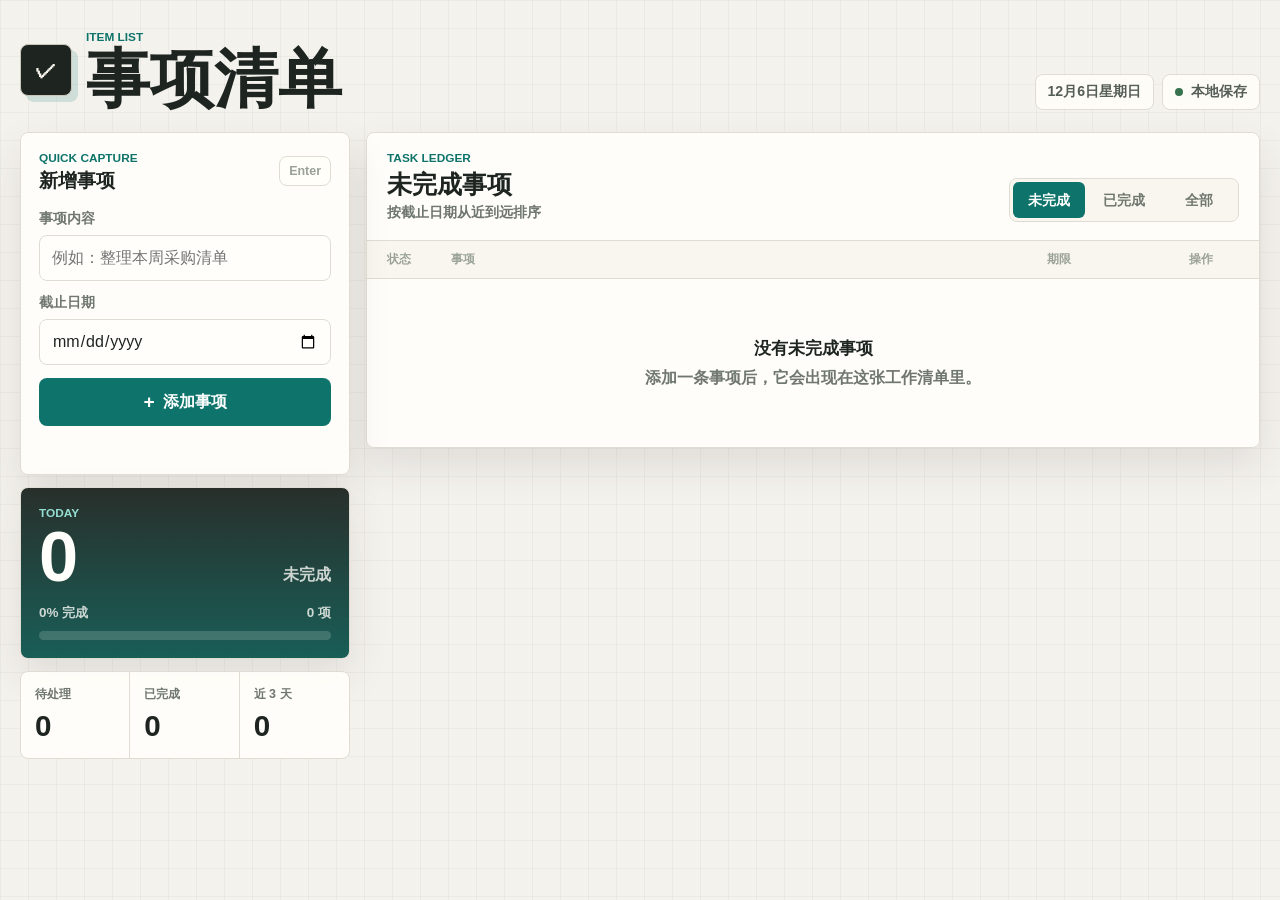
==== index.html @ 29706d17 "Initial item list app" ====
<!doctype html>
<html lang="zh-CN">
  <head>
    <meta charset="UTF-8" />
    <meta name="viewport" content="width=device-width, initial-scale=1.0" />
    <title>事项清单</title>
    <link rel="stylesheet" href="./styles.css" />
  </head>
  <body>
    <main class="app-shell">
      <header class="app-header">
        <div class="brand-lockup">
          <span class="app-mark" aria-hidden="true">✓</span>
          <div>
            <p class="eyebrow">Item List</p>
            <h1>事项清单</h1>
          </div>
        </div>
        <div class="header-meta">
          <span class="date-chip" id="todayLabel" aria-label="今天日期"></span>
          <span class="sync-chip">本地保存</span>
        </div>
      </header>

      <section class="workspace" aria-label="清单工作台">
        <aside class="side-panel">
          <section class="entry-panel" aria-labelledby="addTaskTitle">
            <div class="section-heading">
              <div>
                <p class="kicker">Quick Capture</p>
                <h2 id="addTaskTitle">新增事项</h2>
              </div>
              <span class="hint-pill">Enter</span>
            </div>

            <form id="taskForm" class="task-form">
              <div class="field">
                <label for="taskTitle">事项内容</label>
                <input
                  id="taskTitle"
                  name="taskTitle"
                  type="text"
                  maxlength="80"
                  placeholder="例如：整理本周采购清单"
                  autocomplete="off"
                  required
                />
              </div>
              <div class="field">
                <label for="dueDate">截止日期</label>
                <input id="dueDate" name="dueDate" type="date" required />
              </div>
              <button class="primary-button" type="submit">
                <span aria-hidden="true">+</span>
                <span>添加事项</span>
              </button>
            </form>
            <p id="formMessage" class="form-message" aria-live="polite"></p>
          </section>

          <section class="focus-panel" aria-label="今日概览">
            <p class="kicker">Today</p>
            <div class="focus-number-row">
              <strong id="focusOpenCount">0</strong>
              <span>未完成</span>
            </div>
            <div class="progress-copy">
              <span id="progressText">0% 完成</span>
              <span id="totalCount">0 项</span>
            </div>
            <div class="progress-track" aria-hidden="true">
              <span id="progressBar"></span>
            </div>
          </section>

          <section class="summary-grid" aria-label="事项统计">
            <article class="metric">
              <span>待处理</span>
              <strong id="openCount">0</strong>
            </article>
            <article class="metric">
              <span>已完成</span>
              <strong id="doneCount">0</strong>
            </article>
            <article class="metric">
              <span>近 3 天</span>
              <strong id="urgentCount">0</strong>
            </article>
          </section>
        </aside>

        <section class="list-section" aria-labelledby="listTitle">
          <div class="list-toolbar">
            <div>
              <p class="kicker">Task Ledger</p>
              <h2 id="listTitle">未完成事项</h2>
              <p id="listSubtitle">按截止日期从近到远排序</p>
            </div>
            <div class="segmented" role="tablist" aria-label="筛选事项">
              <button class="segment is-active" type="button" role="tab" aria-selected="true" data-filter="open">
                未完成
              </button>
              <button class="segment" type="button" role="tab" aria-selected="false" data-filter="done">
                已完成
              </button>
              <button class="segment" type="button" role="tab" aria-selected="false" data-filter="all">
                全部
              </button>
            </div>
          </div>

          <div class="list-head" aria-hidden="true">
            <span>状态</span>
            <span>事项</span>
            <span>期限</span>
            <span>操作</span>
          </div>

          <ul id="taskList" class="task-list"></ul>

          <div id="emptyState" class="empty-state" hidden>
            <strong>这里还没有事项</strong>
            <p>添加一条事项后，它会出现在这张工作清单里。</p>
          </div>
        </section>
      </section>
    </main>

    <template id="taskTemplate">
      <li class="task-item">
        <button class="status-button" type="button" data-action="toggle"></button>
        <div class="task-content">
          <span class="task-title"></span>
          <time class="date-text"></time>
        </div>
        <span class="due-badge"></span>
        <button class="delete-button" type="button" data-action="delete" title="删除事项" aria-label="删除事项">
          ×
        </button>
        <div class="note-row" hidden>
          <input class="note-input" type="text" maxlength="160" placeholder="补充说明..." autocomplete="off" />
          <button class="note-delete-button" type="button" data-action="delete-note" title="删除补充说明" aria-label="删除补充说明">
            ×
          </button>
        </div>
      </li>
    </template>

    <script src="./app.js"></script>
  </body>
</html>
---- styles.css ----
:root {
  --bg: #f4f2ed;
  --ink: #1e2521;
  --muted: #6f776f;
  --quiet: #9aa197;
  --surface: #fffefa;
  --surface-soft: #f8f6ef;
  --line: #dfddd3;
  --line-strong: #c9c6ba;
  --teal: #0e746b;
  --teal-dark: #09564f;
  --teal-soft: #dff1ed;
  --green: #36724d;
  --green-soft: #e4f1e8;
  --amber: #9a6a19;
  --amber-soft: #f8ebc7;
  --red: #b94b42;
  --red-soft: #f5dfdc;
  --shadow: 0 18px 42px rgba(46, 44, 37, 0.1);
  color-scheme: light;
  font-family:
    "Aptos", "Segoe UI", "Microsoft YaHei", "PingFang SC", sans-serif;
}

* {
  box-sizing: border-box;
}

html {
  min-height: 100%;
}

body {
  min-height: 100vh;
  margin: 0;
  background:
    linear-gradient(90deg, rgba(30, 37, 33, 0.035) 1px, transparent 1px),
    linear-gradient(rgba(30, 37, 33, 0.035) 1px, transparent 1px),
    var(--bg);
  background-size: 28px 28px;
  color: var(--ink);
}

button,
input {
  font: inherit;
}

button {
  cursor: pointer;
}

button:focus-visible,
input:focus-visible {
  outline: 3px solid rgba(14, 116, 107, 0.22);
  outline-offset: 2px;
}

h1,
h2,
p {
  margin-top: 0;
}

.app-shell {
  width: min(1240px, calc(100% - 40px));
  margin: 0 auto;
  padding: 30px 0 42px;
}

.app-header {
  display: flex;
  align-items: end;
  justify-content: space-between;
  gap: 24px;
  margin-bottom: 22px;
}

.brand-lockup {
  display: flex;
  align-items: center;
  gap: 14px;
  min-width: 0;
}

.app-mark {
  width: 52px;
  height: 52px;
  display: inline-flex;
  align-items: center;
  justify-content: center;
  flex: 0 0 auto;
  border: 1px solid var(--line-strong);
  border-radius: 8px;
  background: #1e2521;
  color: #f8f6ef;
  font-size: 1.35rem;
  font-weight: 900;
  box-shadow: 6px 6px 0 rgba(14, 116, 107, 0.16);
}

.eyebrow,
.kicker {
  margin-bottom: 5px;
  color: var(--teal);
  font-size: 0.74rem;
  font-weight: 900;
  letter-spacing: 0;
  text-transform: uppercase;
}

h1 {
  margin-bottom: 0;
  font-size: clamp(2.1rem, 5vw, 4.4rem);
  line-height: 0.95;
  letter-spacing: 0;
}

h2 {
  margin-bottom: 0;
  font-size: 1.18rem;
  line-height: 1.18;
  letter-spacing: 0;
}

.header-meta {
  display: flex;
  flex-wrap: wrap;
  justify-content: flex-end;
  gap: 8px;
}

.date-chip,
.sync-chip,
.hint-pill {
  min-height: 36px;
  display: inline-flex;
  align-items: center;
  border: 1px solid var(--line);
  border-radius: 8px;
  background: rgba(255, 254, 250, 0.86);
  color: #555e56;
  font-size: 0.88rem;
  font-weight: 800;
  white-space: nowrap;
}

.date-chip,
.sync-chip {
  padding: 0 12px;
}

.sync-chip::before {
  width: 8px;
  height: 8px;
  margin-right: 8px;
  border-radius: 99px;
  background: var(--green);
  content: "";
}

.workspace {
  display: grid;
  grid-template-columns: 330px minmax(0, 1fr);
  gap: 16px;
  align-items: start;
}

.side-panel {
  display: grid;
  gap: 12px;
  position: sticky;
  top: 18px;
}

.entry-panel,
.focus-panel,
.summary-grid,
.list-section {
  border: 1px solid var(--line);
  border-radius: 8px;
  background: rgba(255, 254, 250, 0.94);
  box-shadow: var(--shadow);
}

.entry-panel {
  padding: 18px;
}

.section-heading,
.list-toolbar,
.progress-copy,
.focus-number-row {
  display: flex;
  align-items: center;
  justify-content: space-between;
  gap: 16px;
}

.hint-pill {
  min-height: 30px;
  padding: 0 9px;
  color: var(--quiet);
  font-size: 0.78rem;
}

.task-form {
  display: grid;
  gap: 13px;
  margin-top: 18px;
}

.field {
  display: grid;
  gap: 7px;
}

label {
  color: var(--muted);
  font-size: 0.86rem;
  font-weight: 800;
}

input {
  width: 100%;
  min-height: 46px;
  border: 1px solid var(--line);
  border-radius: 8px;
  background: var(--surface);
  color: var(--ink);
  padding: 0 12px;
  outline: none;
  transition:
    border-color 0.18s ease,
    box-shadow 0.18s ease,
    background 0.18s ease;
}

input:hover {
  background: var(--surface-soft);
}

input:focus {
  border-color: var(--teal);
  box-shadow: 0 0 0 4px rgba(14, 116, 107, 0.12);
}

.primary-button {
  min-height: 48px;
  display: inline-flex;
  align-items: center;
  justify-content: center;
  gap: 8px;
  border: 0;
  border-radius: 8px;
  background: var(--teal);
  color: #ffffff;
  font-weight: 900;
  transition:
    transform 0.18s ease,
    background 0.18s ease;
}

.primary-button:hover {
  background: var(--teal-dark);
  transform: translateY(-1px);
}

.primary-button span:first-child {
  font-size: 1.2rem;
  line-height: 1;
}

.form-message {
  min-height: 20px;
  margin: 10px 0 0;
  color: var(--teal);
  font-size: 0.88rem;
  font-weight: 800;
}

.form-message.is-error {
  color: var(--red);
}

.focus-panel {
  padding: 18px;
  background:
    linear-gradient(180deg, rgba(30, 37, 33, 0.95), rgba(13, 86, 79, 0.95));
  color: #fffefa;
}

.focus-panel .kicker {
  color: #95ded2;
}

.focus-number-row {
  align-items: end;
  margin: 8px 0 18px;
}

.focus-number-row strong {
  font-size: 4.4rem;
  line-height: 0.82;
}

.focus-number-row span,
.progress-copy {
  color: rgba(255, 254, 250, 0.78);
  font-weight: 800;
}

.progress-copy {
  margin-bottom: 9px;
  font-size: 0.84rem;
}

.progress-track {
  height: 9px;
  border-radius: 99px;
  background: rgba(255, 254, 250, 0.17);
  overflow: hidden;
}

.progress-track span {
  display: block;
  width: 0%;
  height: 100%;
  border-radius: inherit;
  background: linear-gradient(90deg, #95ded2, #f0c85b);
  transition: width 0.24s ease;
}

.summary-grid {
  display: grid;
  grid-template-columns: repeat(3, minmax(0, 1fr));
  overflow: hidden;
  box-shadow: none;
}

.metric {
  display: grid;
  gap: 5px;
  min-height: 86px;
  padding: 14px;
  border-right: 1px solid var(--line);
}

.metric:last-child {
  border-right: 0;
}

.metric span {
  color: var(--muted);
  font-size: 0.78rem;
  font-weight: 900;
}

.metric strong {
  font-size: 1.85rem;
  line-height: 1;
}

.list-section {
  overflow: hidden;
}

.list-toolbar {
  align-items: end;
  padding: 18px 20px;
  border-bottom: 1px solid var(--line);
}

.list-toolbar h2 {
  margin-bottom: 4px;
  font-size: 1.55rem;
}

.list-toolbar p:last-child {
  margin-bottom: 0;
  color: var(--muted);
  font-size: 0.9rem;
  font-weight: 700;
}

.segmented {
  display: inline-grid;
  grid-template-columns: repeat(3, minmax(72px, 1fr));
  gap: 3px;
  padding: 3px;
  border: 1px solid var(--line);
  border-radius: 8px;
  background: var(--surface-soft);
}

.segment {
  min-height: 36px;
  border: 0;
  border-radius: 6px;
  background: transparent;
  color: var(--muted);
  font-size: 0.88rem;
  font-weight: 900;
}

.segment:hover {
  color: var(--teal-dark);
}

.segment.is-active {
  background: var(--teal);
  color: #ffffff;
}

.list-head,
.task-item {
  display: grid;
  grid-template-columns: 64px minmax(0, 1fr) 142px 50px;
  align-items: center;
}

.list-head {
  min-height: 38px;
  padding: 0 20px;
  border-bottom: 1px solid var(--line);
  background: #f8f6ef;
  color: var(--quiet);
  font-size: 0.74rem;
  font-weight: 900;
  text-transform: uppercase;
}

.task-list {
  display: grid;
  margin: 0;
  padding: 0;
  list-style: none;
}

.task-item {
  min-height: 76px;
  padding: 12px 20px;
  border-bottom: 1px solid var(--line);
  background: rgba(255, 254, 250, 0.72);
  position: relative;
  transition:
    background 0.18s ease,
    box-shadow 0.18s ease;
}

.task-item:hover {
  background: #fffefa;
  box-shadow: inset 4px 0 0 rgba(14, 116, 107, 0.22);
}

.task-item.is-due-soon {
  background: linear-gradient(90deg, rgba(248, 235, 199, 0.56), rgba(255, 254, 250, 0.86) 72%);
}

.task-item.is-due-soon:hover {
  background: linear-gradient(90deg, rgba(248, 235, 199, 0.72), #fffefa 72%);
  box-shadow: inset 4px 0 0 rgba(154, 106, 25, 0.34);
}

.task-item.is-due-tomorrow {
  background: linear-gradient(90deg, rgba(248, 217, 213, 0.5), rgba(255, 254, 250, 0.88) 70%);
}

.task-item.is-due-tomorrow:hover {
  background: linear-gradient(90deg, rgba(248, 217, 213, 0.66), #fffefa 70%);
  box-shadow: inset 4px 0 0 rgba(185, 75, 66, 0.3);
}

.task-item.is-due-today {
  background: linear-gradient(90deg, rgba(248, 217, 213, 0.74), rgba(255, 254, 250, 0.9) 68%);
}

.task-item.is-due-today:hover {
  background: linear-gradient(90deg, rgba(248, 217, 213, 0.9), #fffefa 68%);
  box-shadow: inset 4px 0 0 rgba(185, 75, 66, 0.48);
}

.task-item.is-overdue {
  background: linear-gradient(90deg, rgba(185, 75, 66, 0.18), rgba(255, 254, 250, 0.9) 66%);
}

.task-item.is-overdue:hover {
  background: linear-gradient(90deg, rgba(185, 75, 66, 0.26), #fffefa 66%);
  box-shadow: inset 4px 0 0 rgba(185, 75, 66, 0.7);
}

.task-item:last-child {
  border-bottom: 0;
}

.task-item.is-completed .task-title {
  color: var(--muted);
  text-decoration: line-through;
}

.status-button,
.delete-button {
  width: 34px;
  height: 34px;
  display: inline-flex;
  align-items: center;
  justify-content: center;
  border-radius: 8px;
  font-weight: 900;
}

.status-button {
  border: 2px solid var(--teal);
  background: var(--surface);
  color: var(--teal);
}

.status-button:hover {
  background: var(--teal-soft);
}

.task-item.is-completed .status-button {
  border-color: var(--green);
  background: var(--green-soft);
  color: var(--green);
}

.task-content {
  display: grid;
  gap: 7px;
  min-width: 0;
  padding-right: 18px;
}

.task-title {
  overflow-wrap: anywhere;
  font-size: 1rem;
  font-weight: 900;
}

.date-text {
  color: var(--muted);
  font-size: 0.84rem;
  font-weight: 700;
}

.due-badge {
  min-height: 28px;
  display: inline-flex;
  align-items: center;
  justify-content: center;
  justify-self: start;
  padding: 0 10px;
  border-radius: 999px;
  font-size: 0.8rem;
  font-weight: 900;
  white-space: nowrap;
}

.due-badge.is-normal {
  background: var(--teal-soft);
  color: var(--teal-dark);
}

.due-badge.is-soon {
  background: var(--amber-soft);
  color: var(--amber);
}

.due-badge.is-today {
  background: #f8d9d5;
  color: #9f2f2a;
  box-shadow: inset 0 0 0 1px rgba(185, 75, 66, 0.14);
}

.due-badge.is-overdue {
  background: #b94b42;
  color: #ffffff;
  box-shadow: inset 0 0 0 1px rgba(95, 25, 22, 0.18);
}

.due-badge.is-done {
  background: var(--green-soft);
  color: var(--green);
}

.delete-button {
  border: 1px solid transparent;
  background: transparent;
  color: var(--quiet);
  font-size: 1.35rem;
  transition:
    background 0.18s ease,
    border-color 0.18s ease,
    color 0.18s ease;
}

.delete-button:hover {
  border-color: var(--red-soft);
  background: var(--red-soft);
  color: var(--red);
}

.note-row {
  grid-column: 2 / 5;
  display: grid;
  grid-template-columns: minmax(0, 1fr) 34px;
  gap: 8px;
  margin-top: 10px;
  padding-right: 2px;
}

.note-row[hidden] {
  display: none;
}

.note-input {
  min-height: 34px;
  border-color: var(--line);
  background: #ffffff;
  color: var(--muted);
  font-size: 0.84rem;
  font-weight: 700;
}

.note-input::placeholder {
  color: #a7aca5;
}

.note-delete-button {
  width: 34px;
  height: 34px;
  display: inline-flex;
  align-items: center;
  justify-content: center;
  border: 1px solid var(--line);
  border-radius: 8px;
  background: #ffffff;
  color: var(--quiet);
  font-size: 1.12rem;
  font-weight: 900;
}

.note-delete-button:hover {
  border-color: var(--red-soft);
  background: var(--red-soft);
  color: var(--red);
}

.empty-state {
  padding: 58px 22px;
  text-align: center;
  background: rgba(255, 254, 250, 0.7);
}

.empty-state strong {
  display: block;
  margin-bottom: 8px;
  font-size: 1.05rem;
}

.empty-state p {
  margin-bottom: 0;
  color: var(--muted);
  font-weight: 700;
}

@media (max-width: 940px) {
  .workspace {
    grid-template-columns: 1fr;
  }

  .side-panel {
    position: static;
    grid-template-columns: minmax(0, 1.2fr) minmax(250px, 0.8fr);
  }

  .summary-grid {
    grid-column: 1 / -1;
  }
}

@media (max-width: 720px) {
  .app-shell {
    width: min(100% - 24px, 1240px);
    padding: 24px 0 34px;
  }

  .app-header,
  .list-toolbar {
    align-items: stretch;
    flex-direction: column;
  }

  .header-meta {
    justify-content: flex-start;
  }

  .side-panel,
  .summary-grid {
    grid-template-columns: 1fr;
  }

  .metric {
    border-right: 0;
    border-bottom: 1px solid var(--line);
  }

  .metric:last-child {
    border-bottom: 0;
  }

  .segmented {
    width: 100%;
  }

  .list-head {
    display: none;
  }

  .task-item {
    grid-template-columns: 44px minmax(0, 1fr) 42px;
    gap: 8px;
  }

  .due-badge {
    grid-column: 2;
    justify-self: start;
    margin-top: 7px;
  }

  .note-row {
    grid-column: 2 / 4;
  }

  .delete-button {
    grid-column: 3;
    grid-row: 1;
  }
}

@media (max-width: 480px) {
  .brand-lockup {
    align-items: flex-start;
  }

  .app-mark {
    width: 44px;
    height: 44px;
  }

  .entry-panel,
  .focus-panel,
  .list-toolbar,
  .task-item {
    padding-left: 14px;
    padding-right: 14px;
  }

  .segmented {
    grid-template-columns: 1fr;
  }
}
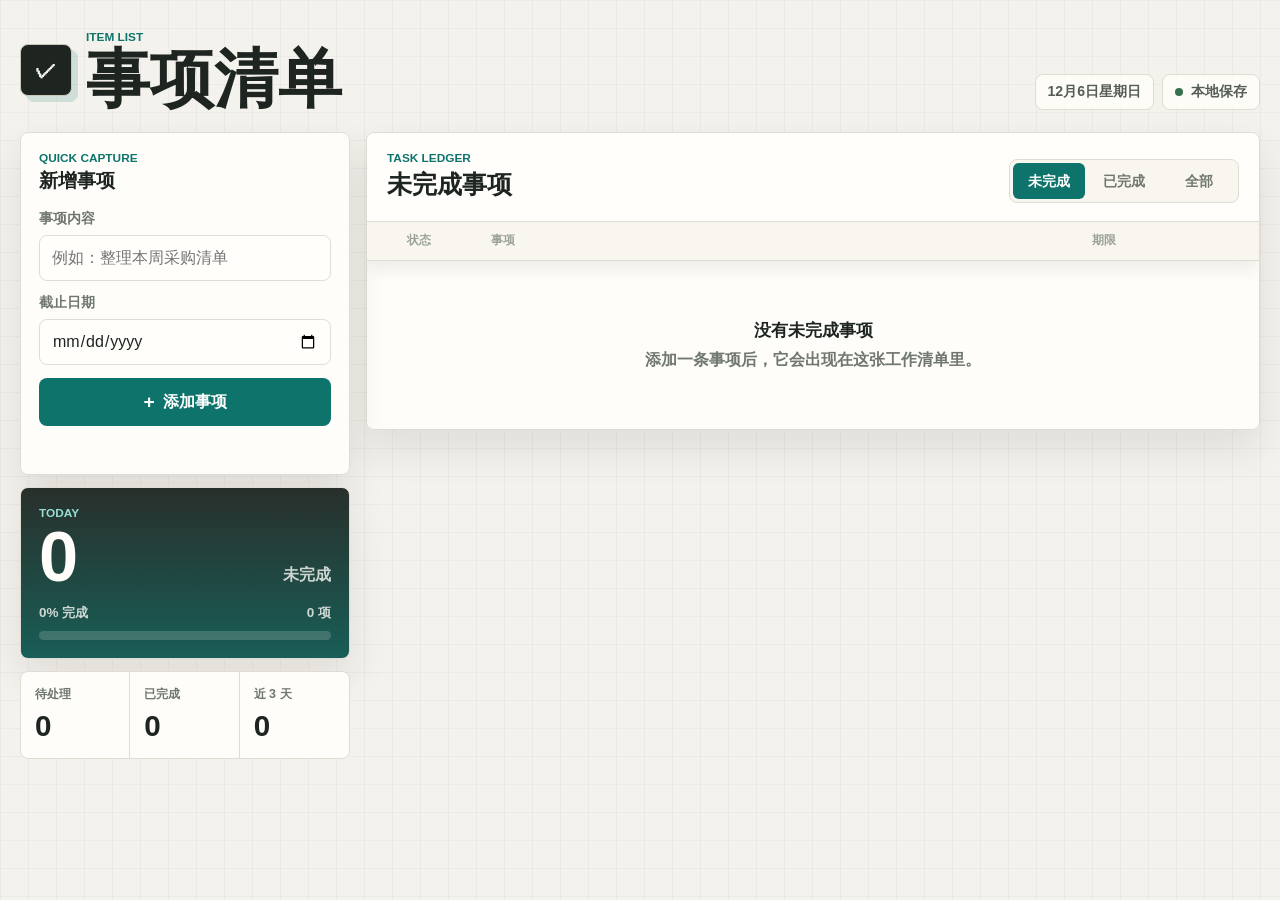
==== commit 9add26a3: "Update task list interface" ====
--- a/index.html
+++ b/index.html
@@ -30,7 +30,6 @@
                 <p class="kicker">Quick Capture</p>
                 <h2 id="addTaskTitle">新增事项</h2>
               </div>
-              <span class="hint-pill">Enter</span>
             </div>
 
             <form id="taskForm" class="task-form">
@@ -90,30 +89,30 @@
         </aside>
 
         <section class="list-section" aria-labelledby="listTitle">
-          <div class="list-toolbar">
-            <div>
-              <p class="kicker">Task Ledger</p>
-              <h2 id="listTitle">未完成事项</h2>
-              <p id="listSubtitle">按截止日期从近到远排序</p>
+          <div class="list-sticky-header">
+            <div class="list-toolbar">
+              <div>
+                <p class="kicker">Task Ledger</p>
+                <h2 id="listTitle">未完成事项</h2>
+              </div>
+              <div class="segmented" role="tablist" aria-label="筛选事项">
+                <button class="segment is-active" type="button" role="tab" aria-selected="true" data-filter="open">
+                  未完成
+                </button>
+                <button class="segment" type="button" role="tab" aria-selected="false" data-filter="done">
+                  已完成
+                </button>
+                <button class="segment" type="button" role="tab" aria-selected="false" data-filter="all">
+                  全部
+                </button>
+              </div>
             </div>
-            <div class="segmented" role="tablist" aria-label="筛选事项">
-              <button class="segment is-active" type="button" role="tab" aria-selected="true" data-filter="open">
-                未完成
-              </button>
-              <button class="segment" type="button" role="tab" aria-selected="false" data-filter="done">
-                已完成
-              </button>
-              <button class="segment" type="button" role="tab" aria-selected="false" data-filter="all">
-                全部
-              </button>
+
+            <div class="list-head" aria-hidden="true">
+              <span>状态</span>
+              <span>事项</span>
+              <span>期限</span>
             </div>
-          </div>
-
-          <div class="list-head" aria-hidden="true">
-            <span>状态</span>
-            <span>事项</span>
-            <span>期限</span>
-            <span>操作</span>
           </div>
 
           <ul id="taskList" class="task-list"></ul>
@@ -134,14 +133,9 @@
           <time class="date-text"></time>
         </div>
         <span class="due-badge"></span>
-        <button class="delete-button" type="button" data-action="delete" title="删除事项" aria-label="删除事项">
-          ×
-        </button>
+        <button class="delete-button" type="button" data-action="delete" title="删除事项" aria-label="删除事项">删除</button>
         <div class="note-row" hidden>
           <input class="note-input" type="text" maxlength="160" placeholder="补充说明..." autocomplete="off" />
-          <button class="note-delete-button" type="button" data-action="delete-note" title="删除补充说明" aria-label="删除补充说明">
-            ×
-          </button>
         </div>
       </li>
     </template>
--- a/styles.css
+++ b/styles.css
@@ -131,8 +131,7 @@
 }
 
 .date-chip,
-.sync-chip,
-.hint-pill {
+.sync-chip {
   min-height: 36px;
   display: inline-flex;
   align-items: center;
@@ -164,6 +163,7 @@
   grid-template-columns: 330px minmax(0, 1fr);
   gap: 16px;
   align-items: start;
+  min-height: 0;
 }
 
 .side-panel {
@@ -195,13 +195,6 @@
   align-items: center;
   justify-content: space-between;
   gap: 16px;
-}
-
-.hint-pill {
-  min-height: 30px;
-  padding: 0 9px;
-  color: var(--quiet);
-  font-size: 0.78rem;
 }
 
 .task-form {
@@ -362,25 +355,53 @@
 }
 
 .list-section {
+  max-height: calc(100vh - 30px);
+  overflow: auto;
+  scrollbar-color: rgba(30, 37, 33, 0.24) transparent;
+  scrollbar-width: thin;
+}
+
+.list-section::-webkit-scrollbar {
+  width: 8px;
+}
+
+.list-section::-webkit-scrollbar-track {
+  background: transparent;
+}
+
+.list-section::-webkit-scrollbar-thumb {
+  border: 2px solid transparent;
+  border-radius: 999px;
+  background: rgba(30, 37, 33, 0.24);
+  background-clip: content-box;
+}
+
+.list-section::-webkit-scrollbar-thumb:hover {
+  background: rgba(30, 37, 33, 0.34);
+  background-clip: content-box;
+}
+
+.list-sticky-header {
+  position: sticky;
+  top: 0;
+  z-index: 20;
   overflow: hidden;
+  border-bottom: 1px solid var(--line);
+  border-radius: 8px 8px 0 0;
+  background: var(--surface);
+  box-shadow: 0 8px 18px rgba(46, 44, 37, 0.08);
 }
 
 .list-toolbar {
   align-items: end;
   padding: 18px 20px;
   border-bottom: 1px solid var(--line);
+  background: var(--surface);
 }
 
 .list-toolbar h2 {
   margin-bottom: 4px;
   font-size: 1.55rem;
-}
-
-.list-toolbar p:last-child {
-  margin-bottom: 0;
-  color: var(--muted);
-  font-size: 0.9rem;
-  font-weight: 700;
 }
 
 .segmented {
@@ -415,19 +436,27 @@
 .list-head,
 .task-item {
   display: grid;
-  grid-template-columns: 64px minmax(0, 1fr) 142px 50px;
+  grid-template-columns: 64px minmax(0, 1fr) 142px 64px;
   align-items: center;
 }
 
 .list-head {
   min-height: 38px;
   padding: 0 20px;
-  border-bottom: 1px solid var(--line);
   background: #f8f6ef;
   color: var(--quiet);
   font-size: 0.74rem;
   font-weight: 900;
   text-transform: uppercase;
+}
+
+.list-head span {
+  text-align: center;
+}
+
+.list-head span:nth-child(2) {
+  padding-left: 40px;
+  text-align: left;
 }
 
 .task-list {
@@ -498,21 +527,23 @@
   text-decoration: line-through;
 }
 
-.status-button,
-.delete-button {
-  width: 34px;
-  height: 34px;
+.status-button {
+  width: 32px;
+  height: 32px;
   display: inline-flex;
   align-items: center;
   justify-content: center;
-  border-radius: 8px;
+  justify-self: center;
+  border-radius: 6px;
   font-weight: 900;
 }
 
 .status-button {
-  border: 2px solid var(--teal);
+  border: 1px solid var(--teal);
   background: var(--surface);
   color: var(--teal);
+  font-size: 0.9rem;
+  box-shadow: inset 0 0 0 1px rgba(14, 116, 107, 0.18);
 }
 
 .status-button:hover {
@@ -521,8 +552,9 @@
 
 .task-item.is-completed .status-button {
   border-color: var(--green);
-  background: var(--green-soft);
-  color: var(--green);
+  background: var(--green);
+  color: #ffffff;
+  box-shadow: none;
 }
 
 .task-content {
@@ -549,7 +581,7 @@
   display: inline-flex;
   align-items: center;
   justify-content: center;
-  justify-self: start;
+  justify-self: center;
   padding: 0 10px;
   border-radius: 999px;
   font-size: 0.8rem;
@@ -585,14 +617,31 @@
 }
 
 .delete-button {
+  width: 48px;
+  height: 34px;
+  display: inline-flex;
+  align-items: center;
+  justify-content: center;
   border: 1px solid transparent;
+  border-radius: 8px;
   background: transparent;
   color: var(--quiet);
-  font-size: 1.35rem;
+  font-size: 0.8rem;
+  font-weight: 900;
+  opacity: 0;
+  pointer-events: none;
   transition:
     background 0.18s ease,
     border-color 0.18s ease,
-    color 0.18s ease;
+    color 0.18s ease,
+    opacity 0.18s ease;
+}
+
+.task-item:hover .delete-button,
+.task-item:focus-within .delete-button,
+.task-item:has(.note-row:not([hidden])) .delete-button {
+  opacity: 1;
+  pointer-events: auto;
 }
 
 .delete-button:hover {
@@ -603,11 +652,7 @@
 
 .note-row {
   grid-column: 2 / 5;
-  display: grid;
-  grid-template-columns: minmax(0, 1fr) 34px;
-  gap: 8px;
   margin-top: 10px;
-  padding-right: 2px;
 }
 
 .note-row[hidden] {
@@ -627,26 +672,6 @@
   color: #a7aca5;
 }
 
-.note-delete-button {
-  width: 34px;
-  height: 34px;
-  display: inline-flex;
-  align-items: center;
-  justify-content: center;
-  border: 1px solid var(--line);
-  border-radius: 8px;
-  background: #ffffff;
-  color: var(--quiet);
-  font-size: 1.12rem;
-  font-weight: 900;
-}
-
-.note-delete-button:hover {
-  border-color: var(--red-soft);
-  background: var(--red-soft);
-  color: var(--red);
-}
-
 .empty-state {
   padding: 58px 22px;
   text-align: center;
@@ -719,13 +744,13 @@
   }
 
   .task-item {
-    grid-template-columns: 44px minmax(0, 1fr) 42px;
+    grid-template-columns: 44px minmax(0, 1fr) 54px;
     gap: 8px;
   }
 
   .due-badge {
     grid-column: 2;
-    justify-self: start;
+    justify-self: center;
     margin-top: 7px;
   }
 
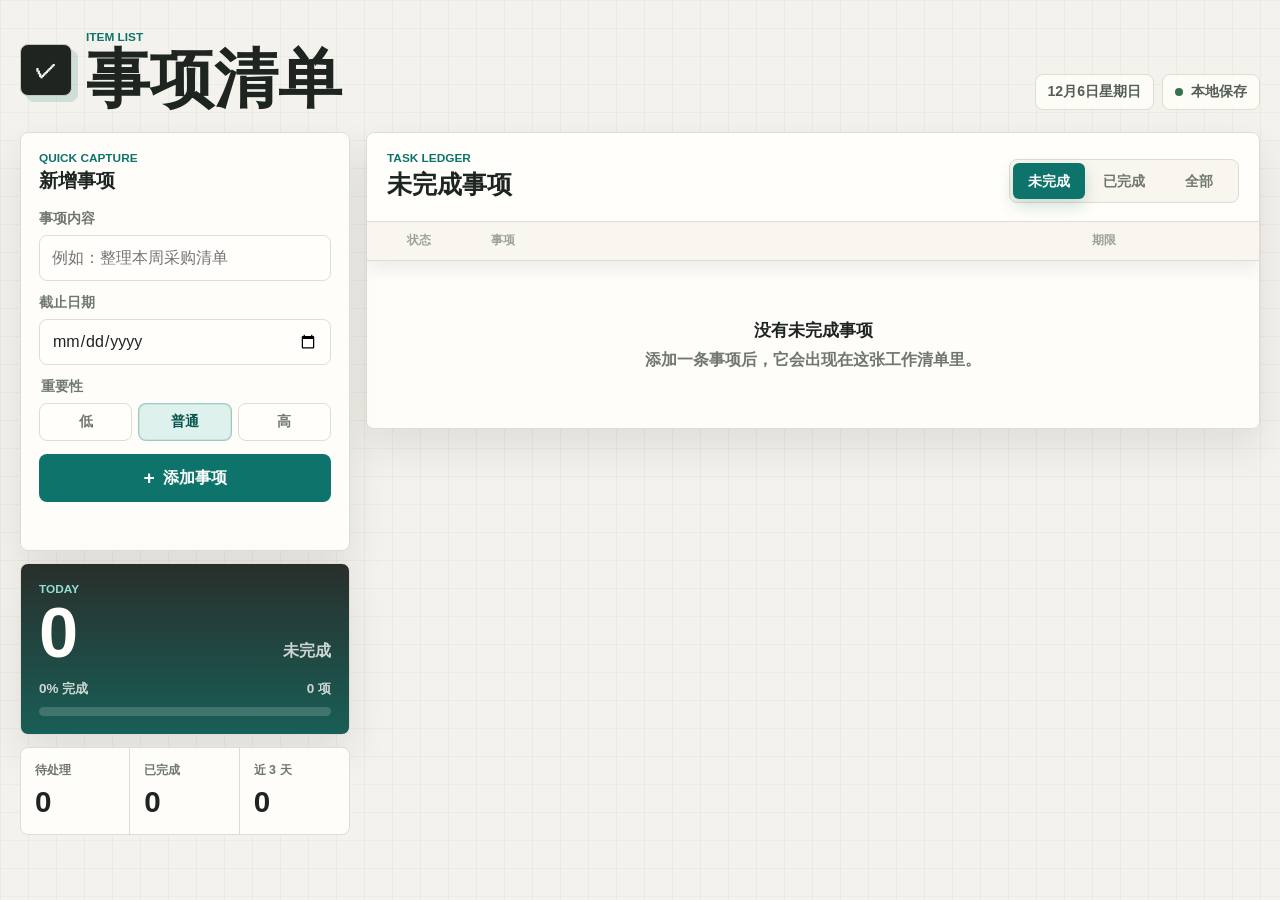
==== commit e6e4f5d1: "Add task priority controls" ====
--- a/index.html
+++ b/index.html
@@ -4,7 +4,7 @@
     <meta charset="UTF-8" />
     <meta name="viewport" content="width=device-width, initial-scale=1.0" />
     <title>事项清单</title>
-    <link rel="stylesheet" href="./styles.css" />
+    <link rel="stylesheet" href="./styles.css?v=note-motion" />
   </head>
   <body>
     <main class="app-shell">
@@ -49,6 +49,23 @@
                 <label for="dueDate">截止日期</label>
                 <input id="dueDate" name="dueDate" type="date" required />
               </div>
+              <fieldset class="field priority-field">
+                <legend>重要性</legend>
+                <div class="priority-options" aria-label="选择事项重要性">
+                  <label class="priority-option">
+                    <input type="radio" name="priority" value="low" />
+                    <span>低</span>
+                  </label>
+                  <label class="priority-option">
+                    <input type="radio" name="priority" value="normal" checked />
+                    <span>普通</span>
+                  </label>
+                  <label class="priority-option">
+                    <input type="radio" name="priority" value="high" />
+                    <span>高</span>
+                  </label>
+                </div>
+              </fieldset>
               <button class="primary-button" type="submit">
                 <span aria-hidden="true">+</span>
                 <span>添加事项</span>
@@ -129,7 +146,10 @@
       <li class="task-item">
         <button class="status-button" type="button" data-action="toggle"></button>
         <div class="task-content">
-          <span class="task-title"></span>
+          <span class="task-title-line">
+            <span class="task-title"></span>
+            <span class="priority-pill"></span>
+          </span>
           <time class="date-text"></time>
         </div>
         <span class="due-badge"></span>
@@ -140,6 +160,6 @@
       </li>
     </template>
 
-    <script src="./app.js"></script>
+    <script src="./app.js?v=note-motion"></script>
   </body>
 </html>
--- a/styles.css
+++ b/styles.css
@@ -17,6 +17,11 @@
   --red: #b94b42;
   --red-soft: #f5dfdc;
   --shadow: 0 18px 42px rgba(46, 44, 37, 0.1);
+  --motion-fast: 0.16s;
+  --motion-base: 0.24s;
+  --ease-out: cubic-bezier(0.2, 0.8, 0.2, 1);
+  --ease-pop: cubic-bezier(0.18, 1.35, 0.32, 1);
+  --task-row-height: 76px;
   color-scheme: light;
   font-family:
     "Aptos", "Segoe UI", "Microsoft YaHei", "PingFang SC", sans-serif;
@@ -214,6 +219,20 @@
   font-weight: 800;
 }
 
+fieldset {
+  min-width: 0;
+  margin: 0;
+  padding: 0;
+  border: 0;
+}
+
+legend {
+  margin-bottom: 7px;
+  color: var(--muted);
+  font-size: 0.86rem;
+  font-weight: 800;
+}
+
 input {
   width: 100%;
   min-height: 46px;
@@ -236,6 +255,66 @@
 input:focus {
   border-color: var(--teal);
   box-shadow: 0 0 0 4px rgba(14, 116, 107, 0.12);
+}
+
+.priority-options {
+  display: grid;
+  grid-template-columns: repeat(3, minmax(0, 1fr));
+  gap: 6px;
+}
+
+.priority-option {
+  min-width: 0;
+  color: var(--muted);
+}
+
+.priority-option input {
+  position: absolute;
+  width: 1px;
+  height: 1px;
+  margin: -1px;
+  padding: 0;
+  border: 0;
+  opacity: 0;
+  pointer-events: none;
+}
+
+.priority-option span {
+  min-height: 38px;
+  display: inline-flex;
+  align-items: center;
+  justify-content: center;
+  width: 100%;
+  border: 1px solid var(--line);
+  border-radius: 8px;
+  background: var(--surface);
+  color: var(--muted);
+  font-size: 0.86rem;
+  font-weight: 900;
+  transition:
+    border-color 0.18s ease,
+    background 0.18s ease,
+    color 0.18s ease,
+    transform 0.18s var(--ease-out);
+}
+
+.priority-option:hover span {
+  border-color: var(--line-strong);
+  background: var(--surface-soft);
+  color: var(--ink);
+  transform: translateY(-1px);
+}
+
+.priority-option input:focus-visible + span {
+  outline: 3px solid rgba(14, 116, 107, 0.22);
+  outline-offset: 2px;
+}
+
+.priority-option input:checked + span {
+  border-color: rgba(14, 116, 107, 0.32);
+  background: var(--teal-soft);
+  color: var(--teal-dark);
+  box-shadow: inset 0 0 0 1px rgba(14, 116, 107, 0.1);
 }
 
 .primary-button {
@@ -355,28 +434,27 @@
 }
 
 .list-section {
-  max-height: calc(100vh - 30px);
-  overflow: auto;
-  scrollbar-color: rgba(30, 37, 33, 0.24) transparent;
-  scrollbar-width: thin;
-}
-
-.list-section::-webkit-scrollbar {
+  overflow-x: hidden;
+  overflow-y: hidden;
+  transition: height var(--motion-base) var(--ease-out);
+}
+
+.task-list::-webkit-scrollbar {
   width: 8px;
 }
 
-.list-section::-webkit-scrollbar-track {
+.task-list::-webkit-scrollbar-track {
   background: transparent;
 }
 
-.list-section::-webkit-scrollbar-thumb {
+.task-list::-webkit-scrollbar-thumb {
   border: 2px solid transparent;
   border-radius: 999px;
   background: rgba(30, 37, 33, 0.24);
   background-clip: content-box;
 }
 
-.list-section::-webkit-scrollbar-thumb:hover {
+.task-list::-webkit-scrollbar-thumb:hover {
   background: rgba(30, 37, 33, 0.34);
   background-clip: content-box;
 }
@@ -405,6 +483,7 @@
 }
 
 .segmented {
+  position: relative;
   display: inline-grid;
   grid-template-columns: repeat(3, minmax(72px, 1fr));
   gap: 3px;
@@ -414,7 +493,32 @@
   background: var(--surface-soft);
 }
 
+.segmented::before {
+  position: absolute;
+  top: 3px;
+  bottom: 3px;
+  left: 3px;
+  width: calc((100% - 12px) / 3);
+  border-radius: 6px;
+  background: var(--teal);
+  box-shadow: 0 7px 16px rgba(9, 86, 79, 0.18);
+  content: "";
+  transform: translateX(0);
+  transition: transform var(--motion-base) var(--ease-out);
+  will-change: transform;
+}
+
+.segmented[data-active="done"]::before {
+  transform: translateX(calc(100% + 3px));
+}
+
+.segmented[data-active="all"]::before {
+  transform: translateX(calc((100% + 3px) * 2));
+}
+
 .segment {
+  position: relative;
+  z-index: 1;
   min-height: 36px;
   border: 0;
   border-radius: 6px;
@@ -422,14 +526,17 @@
   color: var(--muted);
   font-size: 0.88rem;
   font-weight: 900;
+  transition:
+    color var(--motion-fast) ease,
+    transform var(--motion-fast) var(--ease-out);
 }
 
 .segment:hover {
   color: var(--teal-dark);
+  transform: translateY(-1px);
 }
 
 .segment.is-active {
-  background: var(--teal);
   color: #ffffff;
 }
 
@@ -461,20 +568,71 @@
 
 .task-list {
   display: grid;
+  grid-auto-rows: var(--task-row-height);
+  align-content: start;
   margin: 0;
   padding: 0;
   list-style: none;
+  overflow-x: hidden;
+  overflow-y: auto;
+  scrollbar-gutter: stable;
+  scrollbar-color: rgba(30, 37, 33, 0.24) transparent;
+  scrollbar-width: thin;
+  opacity: 1;
+  transform: translateY(0);
+  transition:
+    height var(--motion-base) var(--ease-out),
+    opacity 0.14s ease,
+    transform 0.18s var(--ease-out);
+  will-change: opacity, transform;
+}
+
+.task-list.is-switching {
+  opacity: 0;
+  transform: translateY(8px);
+}
+
+.task-list.is-entering .task-item {
+  animation: task-enter 0.24s var(--ease-out) both;
+  animation-delay: var(--item-delay, 0ms);
+}
+
+.task-list.is-completing-task {
+  grid-auto-rows: auto;
+}
+
+.task-list:has(.task-item.is-note-open),
+.task-list:has(.task-item.is-note-closing) {
+  grid-auto-rows: auto;
 }
 
 .task-item {
-  min-height: 76px;
+  height: auto;
+  min-height: var(--task-row-height);
+  max-height: var(--task-row-height);
   padding: 12px 20px;
   border-bottom: 1px solid var(--line);
   background: rgba(255, 254, 250, 0.72);
   position: relative;
+  overflow: hidden;
   transition:
+    max-height 0.26s var(--ease-out),
     background 0.18s ease,
     box-shadow 0.18s ease;
+}
+
+.task-item.is-completing {
+  pointer-events: none;
+  transform-origin: 50% 50%;
+  animation: task-complete-collapse 0.46s 0.34s var(--ease-out) forwards;
+  will-change: height, min-height, padding, opacity, transform;
+}
+
+.task-item.is-note-open {
+  height: auto;
+  min-height: calc(var(--task-row-height) + 44px);
+  max-height: calc(var(--task-row-height) + 62px);
+  align-items: start;
 }
 
 .task-item:hover {
@@ -536,6 +694,8 @@
   justify-self: center;
   border-radius: 6px;
   font-weight: 900;
+  overflow: hidden;
+  position: relative;
 }
 
 .status-button {
@@ -546,8 +706,46 @@
   box-shadow: inset 0 0 0 1px rgba(14, 116, 107, 0.18);
 }
 
+.status-button::before {
+  position: absolute;
+  inset: -1px;
+  border-radius: inherit;
+  background: var(--green);
+  content: "";
+  opacity: 0;
+  transform: scale(0.72);
+}
+
+.status-button::after {
+  width: 13px;
+  height: 8px;
+  position: relative;
+  z-index: 1;
+  border-bottom: 3px solid currentColor;
+  border-left: 3px solid currentColor;
+  content: "";
+  opacity: 0;
+  transform: rotate(-45deg) scale(0.4) translateY(-2px);
+  transform-origin: 35% 70%;
+}
+
 .status-button:hover {
   background: var(--teal-soft);
+}
+
+.task-item.is-completing .status-button {
+  border-color: var(--green);
+  background: var(--surface);
+  color: #ffffff;
+  box-shadow: none;
+}
+
+.task-item.is-completing .status-button::before {
+  animation: status-fill 0.22s var(--ease-pop) forwards;
+}
+
+.task-item.is-completing .status-button::after {
+  animation: status-check-pop 0.34s 0.1s var(--ease-pop) forwards;
 }
 
 .task-item.is-completed .status-button {
@@ -564,10 +762,52 @@
   padding-right: 18px;
 }
 
+.task-title-line {
+  display: flex;
+  align-items: center;
+  gap: 8px;
+  min-width: 0;
+}
+
 .task-title {
   overflow-wrap: anywhere;
   font-size: 1rem;
   font-weight: 900;
+}
+
+.priority-pill {
+  min-width: 34px;
+  min-height: 22px;
+  display: inline-flex;
+  align-items: center;
+  justify-content: center;
+  flex: 0 0 auto;
+  padding: 0 7px;
+  border-radius: 999px;
+  border: 1px solid var(--line);
+  background: var(--surface-soft);
+  color: var(--muted);
+  font-size: 0.72rem;
+  font-weight: 900;
+  line-height: 1;
+  white-space: nowrap;
+}
+
+.priority-pill.is-high {
+  border-color: rgba(185, 75, 66, 0.24);
+  background: var(--red-soft);
+  color: var(--red);
+}
+
+.priority-pill.is-normal {
+  border-color: rgba(14, 116, 107, 0.18);
+  background: var(--teal-soft);
+  color: var(--teal-dark);
+}
+
+.priority-pill.is-low {
+  background: #eceae2;
+  color: #73796f;
 }
 
 .date-text {
@@ -639,7 +879,7 @@
 
 .task-item:hover .delete-button,
 .task-item:focus-within .delete-button,
-.task-item:has(.note-row:not([hidden])) .delete-button {
+.task-item.is-note-open .delete-button {
   opacity: 1;
   pointer-events: auto;
 }
@@ -652,11 +892,29 @@
 
 .note-row {
   grid-column: 2 / 5;
-  margin-top: 10px;
+  max-height: 0;
+  margin-top: 0;
+  opacity: 0;
+  overflow: hidden;
+  pointer-events: none;
+  transform: translateY(-6px);
+  transition:
+    max-height 0.26s var(--ease-out),
+    margin-top 0.24s var(--ease-out),
+    opacity 0.18s ease,
+    transform 0.22s var(--ease-out);
 }
 
 .note-row[hidden] {
   display: none;
+}
+
+.task-item.is-note-open .note-row {
+  max-height: 52px;
+  margin-top: 10px;
+  opacity: 1;
+  pointer-events: auto;
+  transform: translateY(0);
 }
 
 .note-input {
@@ -676,6 +934,16 @@
   padding: 58px 22px;
   text-align: center;
   background: rgba(255, 254, 250, 0.7);
+  opacity: 1;
+  transform: translateY(0);
+  transition:
+    opacity 0.14s ease,
+    transform 0.18s var(--ease-out);
+}
+
+.empty-state.is-switching {
+  opacity: 0;
+  transform: translateY(8px);
 }
 
 .empty-state strong {
@@ -737,6 +1005,18 @@
 
   .segmented {
     width: 100%;
+  }
+
+  .list-section {
+    height: auto;
+    min-height: 0;
+    overflow: visible;
+  }
+
+  .task-list {
+    height: auto !important;
+    overflow: visible;
+    scrollbar-gutter: auto;
   }
 
   .list-head {
@@ -783,6 +1063,88 @@
   }
 
   .segmented {
-    grid-template-columns: 1fr;
-  }
-}
+    grid-template-columns: repeat(3, minmax(0, 1fr));
+  }
+}
+
+@keyframes task-enter {
+  from {
+    opacity: 0;
+    transform: translateY(10px);
+  }
+
+  to {
+    opacity: 1;
+    transform: translateY(0);
+  }
+}
+
+@keyframes status-fill {
+  0% {
+    opacity: 0;
+    transform: scale(0.72);
+  }
+
+  68% {
+    opacity: 1;
+    transform: scale(1.12);
+  }
+
+  100% {
+    opacity: 1;
+    transform: scale(1);
+  }
+}
+
+@keyframes status-check-pop {
+  0% {
+    opacity: 0;
+    transform: rotate(-45deg) scale(0.35) translateY(-2px);
+  }
+
+  62% {
+    opacity: 1;
+    transform: rotate(-45deg) scale(1.18) translateY(0);
+  }
+
+  100% {
+    opacity: 1;
+    transform: rotate(-45deg) scale(1) translateY(0);
+  }
+}
+
+@keyframes task-complete-collapse {
+  0% {
+    height: var(--task-row-height);
+    min-height: var(--task-row-height);
+    opacity: 1;
+    padding-bottom: 12px;
+    padding-top: 12px;
+    transform: scale(1) translateX(0);
+  }
+
+  52% {
+    opacity: 0.72;
+    transform: scale(0.96) translateX(8px);
+  }
+
+  100% {
+    height: 0;
+    min-height: 0;
+    opacity: 0;
+    padding-bottom: 0;
+    padding-top: 0;
+    transform: scale(0.84) translateX(28px);
+  }
+}
+
+@media (prefers-reduced-motion: reduce) {
+  *,
+  *::before,
+  *::after {
+    animation-duration: 0.01ms !important;
+    animation-iteration-count: 1 !important;
+    scroll-behavior: auto !important;
+    transition-duration: 0.01ms !important;
+  }
+}
